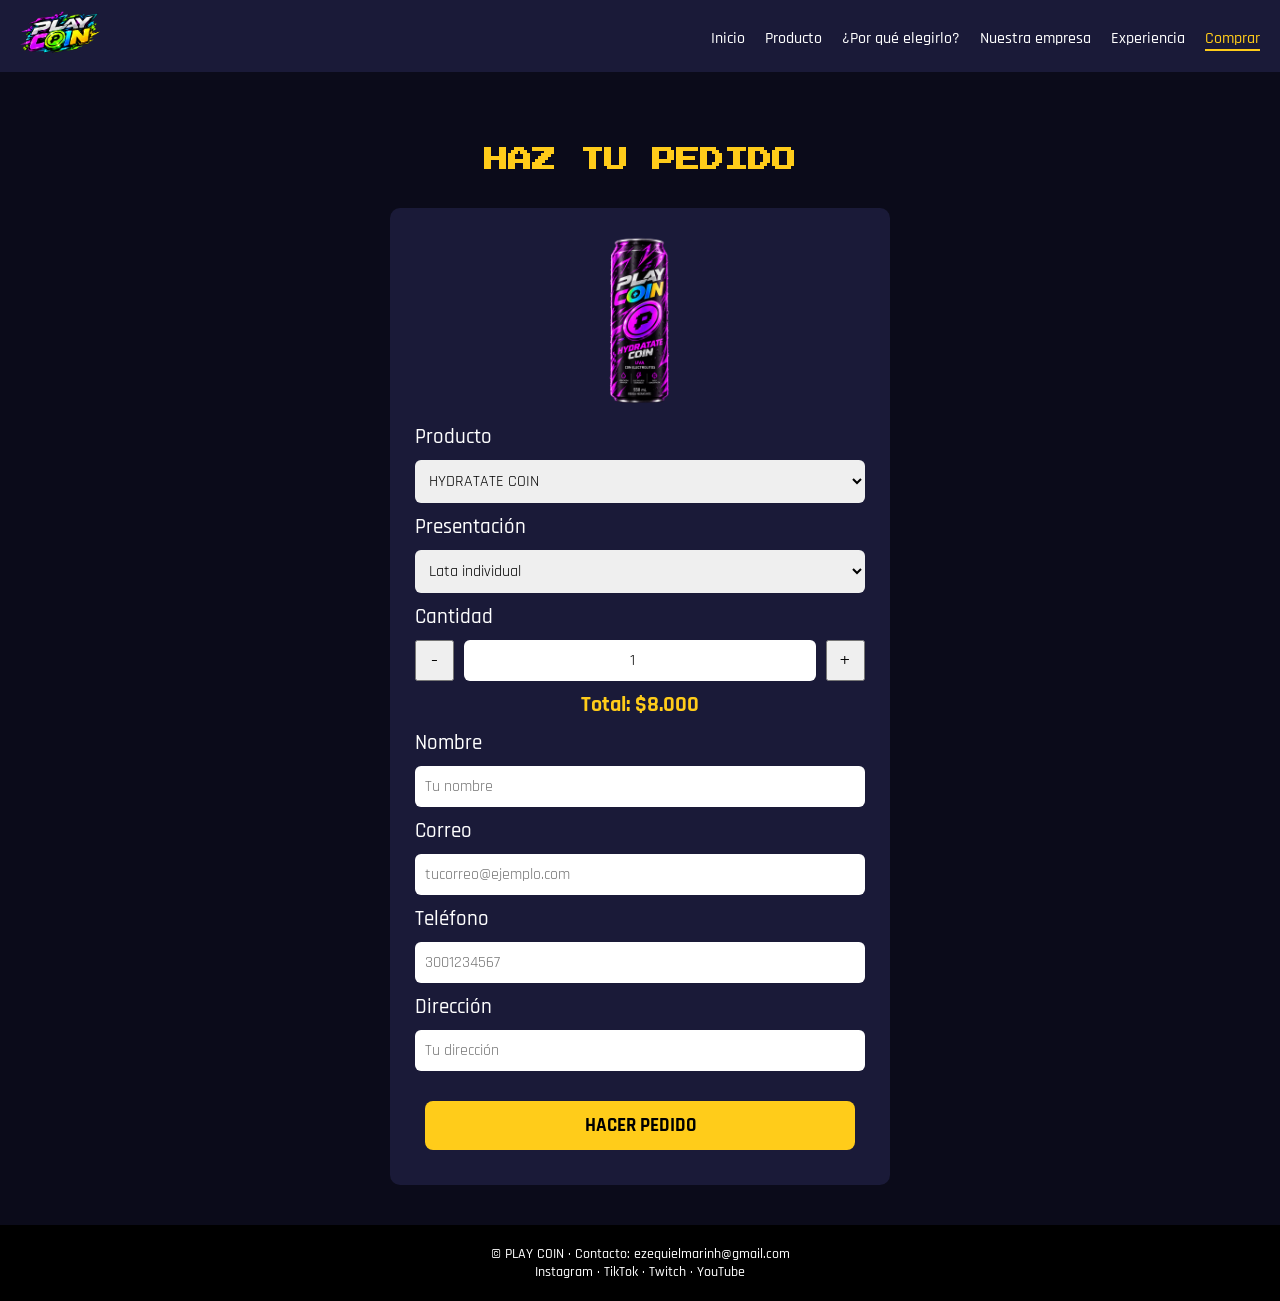
==== comprar.html @ 9ada9e1d "Add files via upload" ====
<!DOCTYPE html>
<html lang="es">
<head>
  <meta charset="UTF-8">
  <meta name="viewport" content="width=device-width, initial-scale=1">
  <title>PLAY COIN — Comprar</title>
  <link href="https://fonts.googleapis.com/css2?family=Press+Start+2P&family=Rajdhani:wght@500;700&display=swap" rel="stylesheet">
  <link rel="stylesheet" href="css/styles.css">
</head>
<body>

  <nav class="menu">
    <a href="index.html"><img class="logo" src="documentos/img/logo-playcoin.png" alt="PLAY COIN"></a>
    <ul class="lista">
      <li><a href="index.html">Inicio</a></li>
      <li><a href="producto.html">Producto</a></li>
      <li><a href="porque.html">¿Por qué elegirlo?</a></li>
      <li><a href="nosotros.html">Nuestra empresa</a></li>
      <li><a href="experiencia.html">Experiencia</a></li>
      <li><a href="comprar.html" class="activo">Comprar</a></li>
    </ul>
  </nav>

  <section>
    <h2>HAZ TU PEDIDO</h2>
    <form id="formulario" class="formulario">

      <img id="foto-pedido" class="foto-pedido" src="documentos/img/lata-hydratate.png" alt="Producto elegido">

      <label>Producto</label>
      <select id="producto-select">
        <option value="hydratate">HYDRATATE COIN</option>
        <option value="protein">PROTEIN COIN</option>
        <option value="refresh">REFRESH COIN</option>
        <option value="energy">ENERGY COIN</option>
      </select>

      <label>Presentación</label>
      <select id="presentacion">
        <option value="1">Lata individual</option>
        <option value="6">Pack x6 (descuento)</option>
      </select>

      <label>Cantidad</label>
      <div class="cantidad">
        <button type="button" id="menos">-</button>
        <input type="number" id="cantidad" value="1" min="1" max="99">
        <button type="button" id="mas">+</button>
      </div>

      <p class="total">Total: <span id="total">$8.000</span></p>

      <label>Nombre</label>
      <input type="text" id="nombre" placeholder="Tu nombre">

      <label>Correo</label>
      <input type="text" id="correo" placeholder="tucorreo@ejemplo.com">

      <label>Teléfono</label>
      <input type="text" id="telefono" placeholder="3001234567">

      <label>Dirección</label>
      <input type="text" id="direccion" placeholder="Tu dirección">

      <p id="errores" class="error"></p>
      <button type="submit" class="boton">HACER PEDIDO</button>
    </form>

    <div id="resumen" class="resumen"></div>
  </section>

  <footer>
    <p>© PLAY COIN · Contacto: ezequielmarinh@gmail.com</p>
    <p>Instagram · TikTok · Twitch · YouTube</p>
  </footer>

  <script src="js/main.js"></script>
</body>
</html>
---- css/styles.css ----
*{
    margin: 0;
    padding: 0;
    box-sizing: border-box;
}

html{
    scroll-behavior: smooth;
}

body{
    font-family: 'Rajdhani', sans-serif;
    font-weight: 500;
    background-color: #0b0b1a;
    color: white;
    text-align: center;
    font-size: 21px;
}

button, input, select{
    font-family: inherit;
}

h1, h2{
    font-family: 'Press Start 2P', monospace;
    line-height: 1.5;
}

h2{
    color: #ffcc1a;
    font-size: 24px;
    padding: 30px 20px;
}

h3{
    font-size: 26px;
    font-weight: 700;
    padding: 10px;
}

section{
    padding: 40px 20px;
}

.fondo2{
    background-color: #14142b;
}

.dorado{
    color: #ffcc1a;
}

.intro{
    position: fixed;
    top: 0;
    left: 0;
    width: 100%;
    height: 100%;
    background-color: black;
    display: flex;
    justify-content: center;
    align-items: center;
    z-index: 100;
    transition: opacity 0.6s;
}

.intro img{
    width: 250px;
    animation: entrada 2s;
}

.intro.fuera{
    opacity: 0;
}

@keyframes entrada{
    0%{ opacity: 0; transform: scale(0.4); }
    50%{ opacity: 1; transform: scale(1.1); }
    100%{ transform: scale(1); }
}

.menu{
    position: sticky;
    top: 0;
    z-index: 50;
    display: flex;
    justify-content: space-between;
    align-items: center;
    flex-wrap: wrap;
    padding: 10px 20px;
    background-color: #1a1a38;
}

.logo{
    height: 45px;
}

.lista{
    list-style: none;
    display: flex;
    flex-wrap: wrap;
    gap: 20px;
}

.lista a{
    text-decoration: none;
    color: white;
    font-size: 16px;
}

.lista a:hover{
    color: #ffcc1a;
}

.lista a.activo{
    color: #ffcc1a;
    border-bottom: 2px solid #ffcc1a;
}

.foto{
    width: 100%;
    border-radius: 10px;
}

.boton{
    display: inline-block;
    background-color: #ffcc1a;
    color: black;
    padding: 12px 20px;
    margin: 10px;
    border: none;
    border-radius: 8px;
    font-size: 19px;
    font-weight: bold;
    text-decoration: none;
    cursor: pointer;
}

.boton:hover{
    background-color: #ffe066;
}

.boton2:hover{
    background-color: #ffcc1a;
    color: black;
    border-color: #ffcc1a;
}

.boton2{
    background-color: transparent;
    color: white;
    border: 2px solid white;
}

.banner{
    height: 70vh;
    min-height: 320px;
    background: url(../documentos/img/banner.png) no-repeat center/cover;
}

.frase h1{
    font-size: 26px;
    margin-bottom: 20px;
}

.frase p{
    margin-bottom: 10px;
}

.protagonista{
    display: flex;
    justify-content: center;
    align-items: center;
    gap: 40px;
    flex-wrap: wrap;
}

.protagonista img{
    width: 250px;
}

.protagonista div{
    max-width: 450px;
}

.grid4{
    display: grid;
    grid-template-columns: repeat(4, 1fr);
    gap: 20px;
    padding: 20px;
}

.grid3{
    display: grid;
    grid-template-columns: repeat(3, 1fr);
    gap: 20px;
    padding: 20px;
}

.grid2{
    display: grid;
    grid-template-columns: repeat(2, 1fr);
    gap: 20px;
    padding: 20px;
}

.tarjeta{
    background-color: #1a1a38;
    padding: 20px;
    border-radius: 10px;
    border: 3px solid white;
}

.tarjeta img{
    width: 100%;
    border-radius: 10px;
}

.tarjeta ul{
    list-style: none;
    text-align: left;
    margin: 10px 0;
    font-size: 15px;
}

.tarjeta p{
    font-size: 19px;
    margin-bottom: 8px;
}

.tarjeta .sabor{
    color: #ffcc1a;
    font-size: 18px;
    letter-spacing: 1px;
}

.tarjeta:hover{
    transform: translateY(-8px);
}

.morado{ border-color: #a855f7; }
.azul{ border-color: #3b82f6; }
.verde{ border-color: #22c55e; }
.amarillo{ border-color: #facc15; }

.tarjeta .precio{
    color: #ffcc1a;
    font-weight: 700;
    font-size: 24px;
}

.paso, .caja{
    background-color: #1a1a38;
    padding: 20px;
    border-radius: 10px;
}

.caja:hover, .paso:hover{
    background-color: #2a2a55;
}

table{
    margin: 20px auto;
    border-collapse: collapse;
    max-width: 900px;
    width: 100%;
}

th, td{
    border: 1px solid #555;
    padding: 10px;
    font-size: 16px;
}

th{
    background-color: #1a1a38;
    color: #ffcc1a;
}

.foto-grande{
    width: 300px;
    max-width: 100%;
    border-radius: 10px;
}

.minis{
    display: flex;
    justify-content: center;
    gap: 10px;
    margin: 15px 0;
}

.mini{
    width: 80px;
    height: 80px;
    object-fit: cover;
    border: 3px solid transparent;
    border-radius: 8px;
    cursor: pointer;
}

.mini:hover{
    border-color: #ffcc1a;
}

video{
    width: 100%;
    max-width: 500px;
    border-radius: 10px;
    background-color: black;
}

details{
    background-color: #1a1a38;
    max-width: 700px;
    margin: 10px auto;
    padding: 15px;
    border-radius: 8px;
    text-align: left;
}

summary{
    cursor: pointer;
    font-weight: bold;
}

.formulario{
    display: flex;
    flex-direction: column;
    gap: 10px;
    max-width: 500px;
    margin: 0 auto;
    background-color: #1a1a38;
    padding: 25px;
    border-radius: 10px;
    text-align: left;
}

.formulario input, .formulario select{
    padding: 10px;
    font-size: 16px;
    border-radius: 6px;
    border: none;
    width: 100%;
}

.foto-pedido{
    width: 120px;
    margin: 0 auto;
}

.cantidad{
    display: flex;
    gap: 10px;
}

.cantidad button{
    width: 50px;
    font-size: 22px;
    cursor: pointer;
}

.cantidad input{
    text-align: center;
}

.total{
    color: #ffcc1a;
    font-size: 22px;
    font-weight: bold;
    text-align: center;
}

.error{
    color: #ff6b6b;
    font-size: 15px;
}

.resumen{
    max-width: 500px;
    margin: 20px auto 0;
    background-color: #1f5f3a;
    padding: 20px;
    border-radius: 10px;
    display: none;
}

footer{
    background-color: #000;
    padding: 20px;
    font-size: 14px;
}

.caja.resalta{
    transition: transform 0.2s, background-color 0.2s, color 0.2s;
}

.caja.resalta:hover{
    background-color: #ffcc1a;
    color: black;
    transform: translateY(-6px);
}

.competencia{
    width: 100%;
    max-width: 900px;
    border-radius: 10px;
}

.frase-final{
    font-family: 'Press Start 2P', monospace;
    color: white;
    font-size: 24px;
    line-height: 1.6;
    margin: 30px 0;
}

.actua{
    color: #ffcc1a;
}

.caja.resalta{
    text-align: left;
    padding: 30px 25px 25px 25px;
    border: 3px solid #ffcc1a;
    border-radius: 12px;
}

.caja.resalta h3{
    font-family: 'Press Start 2P', monospace;
    font-size: 16px;
    line-height: 1.5;
    padding: 0 0 10px 0;
    margin-bottom: 10px;
    display: block;
}

.caja.resalta p{
    line-height: 1.4;
}

.subtitulo{
    margin: -10px 0 25px 0;
    color: #cfcfe8;
}

.empresa-grid{
    max-width: 950px;
    margin: 0 auto;
}

.empresa{
    position: relative;
    text-align: left;
    padding: 30px 25px 25px 25px;
    border: 3px solid var(--color);
    border-radius: 12px;
    transition: transform 0.2s, box-shadow 0.2s;
}

.empresa.morado{ --color: #a855f7; }
.empresa.azul{ --color: #3b82f6; }
.empresa.verde{ --color: #22c55e; }
.empresa.amarillo{ --color: #facc15; }

.foto-equipo{
    display: block;
    width: 100%;
    max-width: 950px;
    margin: 0 auto 30px auto;
    border-radius: 12px;
}

.empresa h3{
    font-family: 'Press Start 2P', monospace;
    font-size: 16px;
    line-height: 1.5;
    padding: 0 0 10px 0;
    margin-bottom: 10px;
    display: block;
}

.empresa p{
    line-height: 1.4;
}

.empresa:hover{
    transform: translateY(-6px);
    box-shadow: 6px 6px 0 var(--color);
}

.cierre{
    max-width: 700px;
    margin: 40px auto 0 auto;
    padding: 25px 20px;
    border-top: 4px solid #ffcc1a;
    border-bottom: 4px solid #ffcc1a;
    font-family: 'Press Start 2P', monospace;
    font-size: 18px;
    line-height: 1.8;
}

.cierre .amarilla{
    color: #ffcc1a;
}

.proceso-grid{
    display: grid;
    grid-template-columns: 1.25fr 1fr;
    gap: 35px;
    align-items: center;
    max-width: 1200px;
    margin: 0 auto;
}

.foto-proceso{
    width: 100%;
    border-radius: 12px;
}

.proceso{
    text-align: left;
}

.etapa{
    background-color: #1f1f42;
    border-radius: 8px;
    padding: 10px 15px;
    margin-bottom: 10px;
}

.etapa h3{
    font-size: 21px;
    padding: 0 0 2px 0;
}

.etapa h3 span{
    color: #ffcc1a;
}

.etapa p{
    font-size: 17px;
    line-height: 1.25;
}

@media (max-width: 800px){
    .grid4, .grid3, .grid2{
        grid-template-columns: 1fr;
    }
    .menu{
        justify-content: center;
        gap: 10px;
    }
    .lista{
        justify-content: center;
        gap: 12px;
    }
    .frase h1{
        font-size: 18px;
    }
    .frase-final{
        font-size: 14px;
    }
    .cierre{
        font-size: 12px;
    }
    .proceso-grid{
        grid-template-columns: 1fr;
    }
    .empresa h3, .caja.resalta h3{
        font-size: 14px;
    }
    h2{
        font-size: 16px;
    }
}
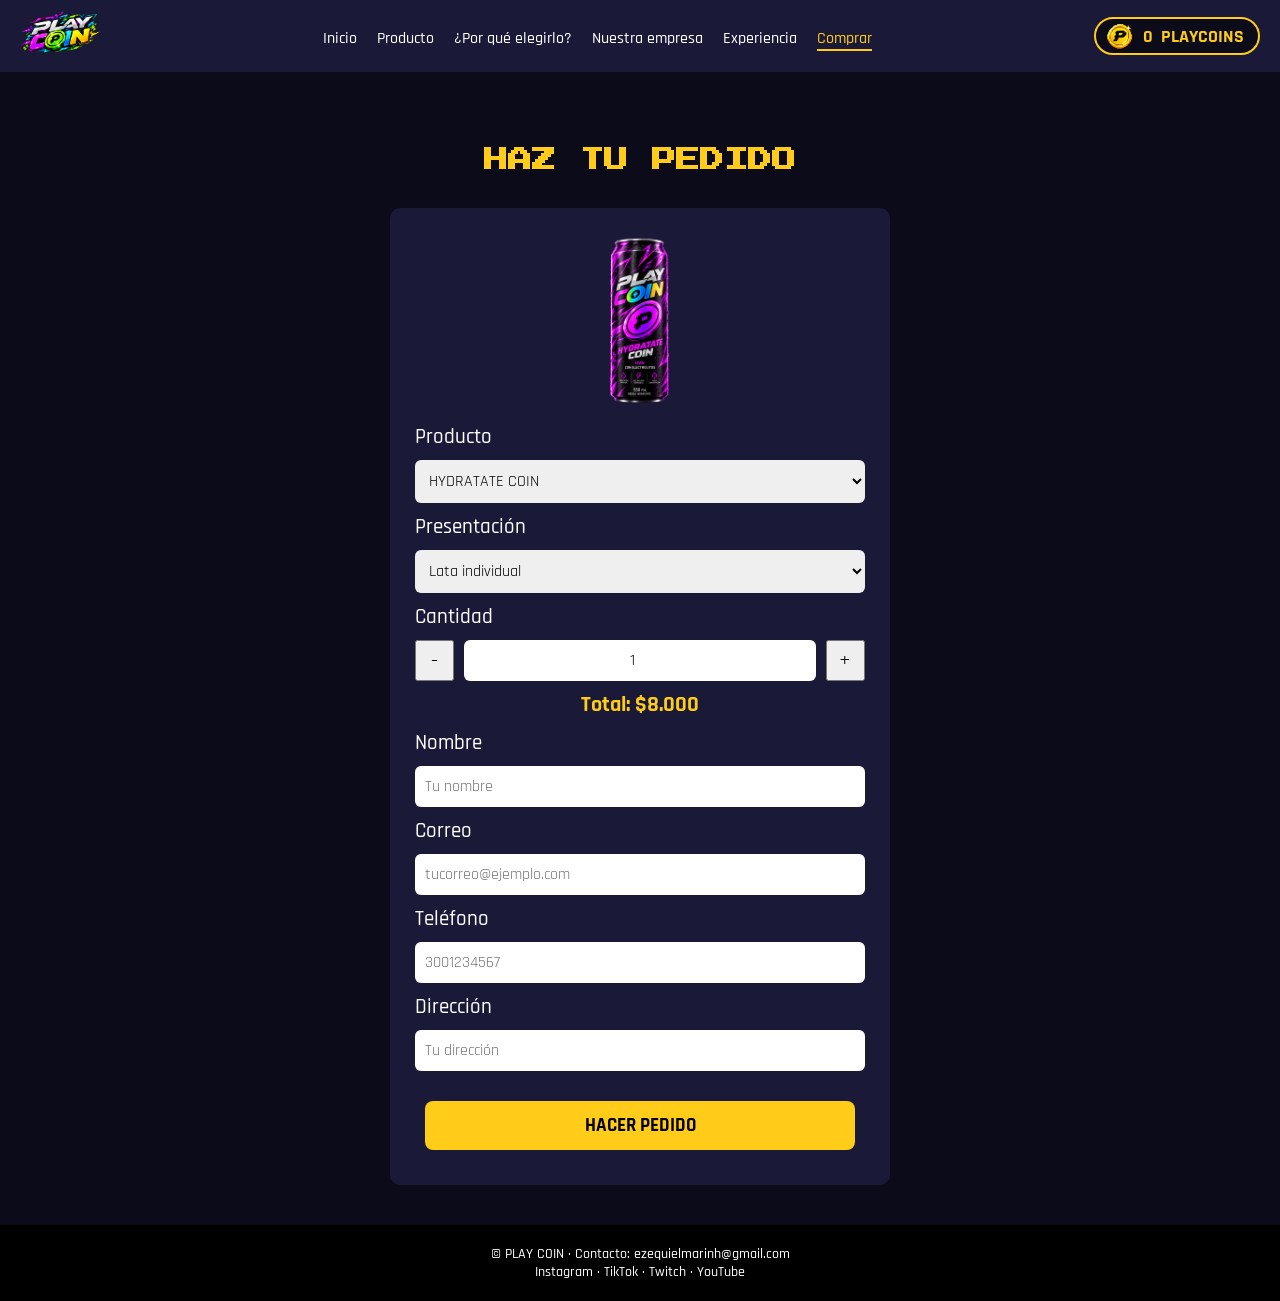
==== commit 09c1204e: "Add files via upload" ====
--- a/comprar.html
+++ b/comprar.html
@@ -19,6 +19,10 @@
       <li><a href="experiencia.html">Experiencia</a></li>
       <li><a href="comprar.html" class="activo">Comprar</a></li>
     </ul>
+    <a href="playcoins.html" class="saldo-menu">
+      <img src="documentos/img/coin.png" alt="PlayCoin">
+      <span class="saldo-numero">0</span> PLAYCOINS
+    </a>
   </nav>
 
   <section>
--- a/css/styles.css
+++ b/css/styles.css
@@ -15,8 +15,8 @@
     color: white;
     text-align: center;
     font-size: 21px;
-}
-
+}
+
 button, input, select{
     font-family: inherit;
 }
@@ -48,8 +48,8 @@
 
 .dorado{
     color: #ffcc1a;
-}
-
+}
+
 .intro{
     position: fixed;
     top: 0;
@@ -77,8 +77,8 @@
     0%{ opacity: 0; transform: scale(0.4); }
     50%{ opacity: 1; transform: scale(1.1); }
     100%{ transform: scale(1); }
-}
-
+}
+
 .menu{
     position: sticky;
     top: 0;
@@ -110,8 +110,8 @@
 
 .lista a:hover{
     color: #ffcc1a;
-}
-
+}
+
 .lista a.activo{
     color: #ffcc1a;
     border-bottom: 2px solid #ffcc1a;
@@ -120,8 +120,8 @@
 .foto{
     width: 100%;
     border-radius: 10px;
-}
-
+}
+
 .boton{
     display: inline-block;
     background-color: #ffcc1a;
@@ -138,8 +138,8 @@
 
 .boton:hover{
     background-color: #ffe066;
-}
-
+}
+
 .boton2:hover{
     background-color: #ffcc1a;
     color: black;
@@ -150,8 +150,8 @@
     background-color: transparent;
     color: white;
     border: 2px solid white;
-}
-
+}
+
 .banner{
     height: 70vh;
     min-height: 320px;
@@ -165,8 +165,8 @@
 
 .frase p{
     margin-bottom: 10px;
-}
-
+}
+
 .protagonista{
     display: flex;
     justify-content: center;
@@ -181,8 +181,8 @@
 
 .protagonista div{
     max-width: 450px;
-}
-
+}
+
 .grid4{
     display: grid;
     grid-template-columns: repeat(4, 1fr);
@@ -202,8 +202,8 @@
     grid-template-columns: repeat(2, 1fr);
     gap: 20px;
     padding: 20px;
-}
-
+}
+
 .tarjeta{
     background-color: #1a1a38;
     padding: 20px;
@@ -226,8 +226,8 @@
 .tarjeta p{
     font-size: 19px;
     margin-bottom: 8px;
-}
-
+}
+
 .tarjeta .sabor{
     color: #ffcc1a;
     font-size: 18px;
@@ -257,8 +257,8 @@
 
 .caja:hover, .paso:hover{
     background-color: #2a2a55;
-}
-
+}
+
 table{
     margin: 20px auto;
     border-collapse: collapse;
@@ -275,8 +275,8 @@
 th{
     background-color: #1a1a38;
     color: #ffcc1a;
-}
-
+}
+
 .foto-grande{
     width: 300px;
     max-width: 100%;
@@ -322,8 +322,8 @@
 summary{
     cursor: pointer;
     font-weight: bold;
-}
-
+}
+
 .formulario{
     display: flex;
     flex-direction: column;
@@ -389,8 +389,8 @@
     background-color: #000;
     padding: 20px;
     font-size: 14px;
-}
-
+}
+
 .caja.resalta{
     transition: transform 0.2s, background-color 0.2s, color 0.2s;
 }
@@ -399,8 +399,8 @@
     background-color: #ffcc1a;
     color: black;
     transform: translateY(-6px);
-}
-
+}
+
 .competencia{
     width: 100%;
     max-width: 900px;
@@ -417,8 +417,8 @@
 
 .actua{
     color: #ffcc1a;
-}
-
+}
+
 .caja.resalta{
     text-align: left;
     padding: 30px 25px 25px 25px;
@@ -437,8 +437,8 @@
 
 .caja.resalta p{
     line-height: 1.4;
-}
-
+}
+
 .subtitulo{
     margin: -10px 0 25px 0;
     color: #cfcfe8;
@@ -447,8 +447,8 @@
 .empresa-grid{
     max-width: 950px;
     margin: 0 auto;
-}
-
+}
+
 .empresa{
     position: relative;
     text-align: left;
@@ -461,16 +461,16 @@
 .empresa.morado{ --color: #a855f7; }
 .empresa.azul{ --color: #3b82f6; }
 .empresa.verde{ --color: #22c55e; }
-.empresa.amarillo{ --color: #facc15; }
-
+.empresa.amarillo{ --color: #facc15; }
+
 .foto-equipo{
     display: block;
     width: 100%;
     max-width: 950px;
     margin: 0 auto 30px auto;
     border-radius: 12px;
-}
-
+}
+
 .empresa h3{
     font-family: 'Press Start 2P', monospace;
     font-size: 16px;
@@ -482,13 +482,13 @@
 
 .empresa p{
     line-height: 1.4;
-}
-
+}
+
 .empresa:hover{
     transform: translateY(-6px);
     box-shadow: 6px 6px 0 var(--color);
-}
-
+}
+
 .cierre{
     max-width: 700px;
     margin: 40px auto 0 auto;
@@ -502,8 +502,8 @@
 
 .cierre .amarilla{
     color: #ffcc1a;
-}
-
+}
+
 .proceso-grid{
     display: grid;
     grid-template-columns: 1.25fr 1fr;
@@ -520,8 +520,8 @@
 
 .proceso{
     text-align: left;
-}
-
+}
+
 .etapa{
     background-color: #1f1f42;
     border-radius: 8px;
@@ -541,12 +541,170 @@
 .etapa p{
     font-size: 17px;
     line-height: 1.25;
-}
-
+}
+
+.saldo-menu{
+    display: flex;
+    align-items: center;
+    gap: 8px;
+    text-decoration: none;
+    color: #ffcc1a;
+    font-size: 18px;
+    font-weight: 700;
+    background-color: #0b0b1a;
+    border: 2px solid #ffcc1a;
+    border-radius: 20px;
+    padding: 3px 14px 3px 8px;
+}
+
+.saldo-menu:hover{
+    background-color: #ffcc1a;
+    color: black;
+}
+
+.saldo-menu img{
+    height: 28px;
+}
+
+.moneda-chica{
+    height: 28px;
+    width: auto;
+    vertical-align: middle;
+}
+
+.saldo-grande{
+    display: inline-flex;
+    align-items: center;
+    gap: 25px;
+    background-color: #1a1a38;
+    border: 3px solid #ffcc1a;
+    border-radius: 14px;
+    padding: 15px 40px;
+    margin: 10px 0 25px 0;
+}
+
+.saldo-grande img{
+    height: 90px;
+}
+
+.saldo-grande .saldo-numero{
+    font-family: 'Press Start 2P', monospace;
+    font-size: 44px;
+    color: #ffcc1a;
+}
+
+.texto-saldo{
+    font-size: 20px;
+    font-weight: 700;
+    letter-spacing: 2px;
+}
+
+.moneda-lata{
+    height: 130px;
+    margin: 10px 0 20px 0;
+}
+
+.codigo-lata{
+    display: inline-block;
+    font-family: 'Press Start 2P', monospace;
+    font-size: 34px;
+    color: #ffcc1a;
+    border: 3px dashed #ffcc1a;
+    border-radius: 12px;
+    padding: 15px 30px;
+    margin: 10px 0 20px 0;
+}
+
+.gira{
+    animation: girar 1s;
+}
+
+@keyframes girar{
+    from{ transform: rotateY(0deg); }
+    to{ transform: rotateY(720deg); }
+}
+
+.mensaje{
+    display: none;
+    max-width: 700px;
+    margin: 15px auto;
+    padding: 15px 20px;
+    border-radius: 10px;
+    background-color: #1a1a38;
+}
+
+.mensaje.bien{
+    border: 2px solid #22c55e;
+}
+
+.mensaje.mal{
+    border: 2px solid #ff6b6b;
+}
+
+.fila-codigo{
+    display: flex;
+    justify-content: center;
+    flex-wrap: wrap;
+    gap: 10px;
+    margin-top: 10px;
+}
+
+.campo{
+    padding: 10px;
+    font-size: 18px;
+    border-radius: 6px;
+    border: none;
+    width: 280px;
+    max-width: 100%;
+}
+
+.recompensa{
+    background-color: #1a1a38;
+    border: 3px solid #ffcc1a;
+    border-radius: 12px;
+    padding: 20px;
+    transition: transform 0.2s;
+}
+
+.recompensa:hover{
+    transform: translateY(-6px);
+}
+
+.recompensa h3{
+    font-size: 22px;
+}
+
+.costo{
+    color: #ffcc1a;
+    font-weight: 700;
+    font-size: 24px;
+    margin: 10px 0;
+}
+
+.nota{
+    font-size: 17px;
+    color: #cfcfe8;
+    margin-top: 20px;
+}
+
 @media (max-width: 800px){
     .grid4, .grid3, .grid2{
         grid-template-columns: 1fr;
     }
+    .codigo-lata{
+        font-size: 20px;
+        padding: 12px 18px;
+    }
+    .saldo-grande{
+        gap: 15px;
+        padding: 12px 20px;
+    }
+    .saldo-grande img{
+        height: 60px;
+    }
+    .saldo-grande .saldo-numero{
+        font-size: 26px;
+    }
     .menu{
         justify-content: center;
         gap: 10px;
@@ -555,6 +713,12 @@
         justify-content: center;
         gap: 12px;
     }
+    .banner{
+        height: auto;
+        min-height: 0;
+        aspect-ratio: 1983 / 793;
+        background-size: 100% 100%;
+    }
     .frase h1{
         font-size: 18px;
     }
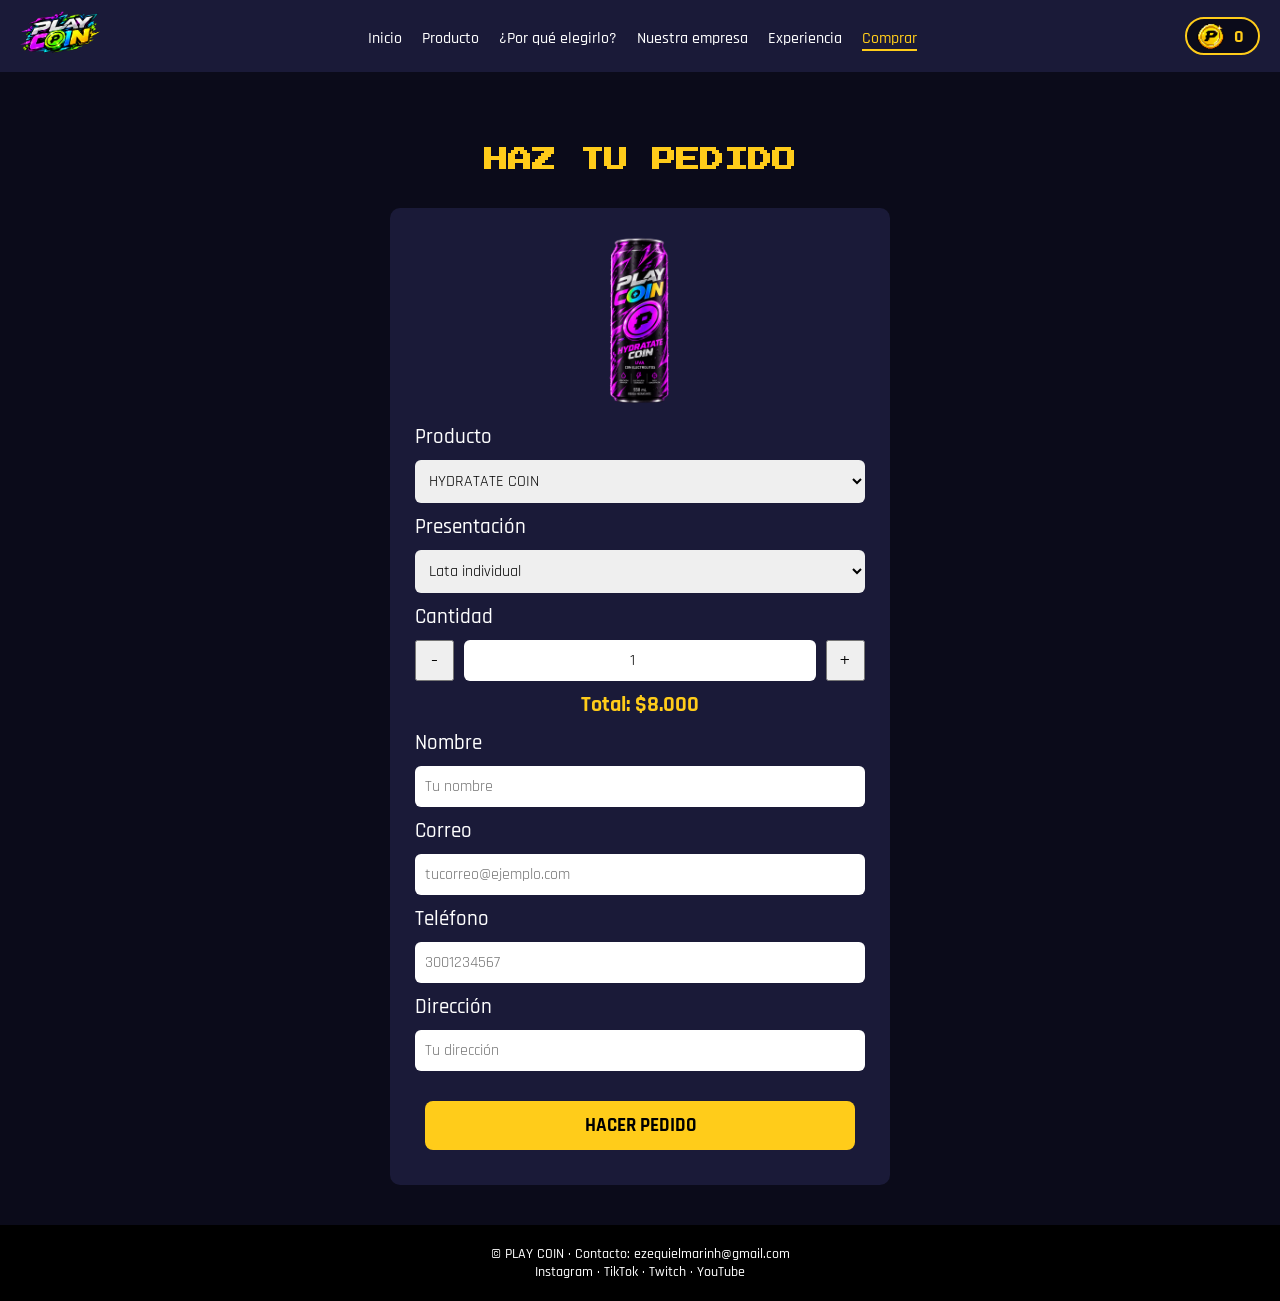
==== commit 1b2d1ee5: "Add files via upload" ====
--- a/comprar.html
+++ b/comprar.html
@@ -19,9 +19,9 @@
       <li><a href="experiencia.html">Experiencia</a></li>
       <li><a href="comprar.html" class="activo">Comprar</a></li>
     </ul>
-    <a href="playcoins.html" class="saldo-menu">
+    <a href="playcoins.html" class="saldo-menu" title="Tus PlayCoins">
       <img src="documentos/img/coin.png" alt="PlayCoin">
-      <span class="saldo-numero">0</span> PLAYCOINS
+      <span class="saldo-numero">0</span>
     </a>
   </nav>
 
--- a/css/styles.css
+++ b/css/styles.css
@@ -155,7 +155,17 @@
 .banner{
     height: 70vh;
     min-height: 320px;
+    overflow: hidden;
     background: url(../documentos/img/banner.png) no-repeat center/cover;
+}
+
+.banner video{
+    display: block;
+    width: 100%;
+    max-width: none;
+    height: 100%;
+    border-radius: 0;
+    object-fit: cover;
 }
 
 .frase h1{
@@ -706,18 +716,38 @@
         font-size: 26px;
     }
     .menu{
+        position: static;
+        justify-content: space-between;
+        gap: 6px;
+        padding: 8px 15px;
+    }
+    .menu > a:first-child{
+        order: 1;
+    }
+    .logo{
+        height: 38px;
+    }
+    .saldo-menu{
+        order: 2;
+        font-size: 17px;
+        padding: 2px 12px 2px 6px;
+    }
+    .saldo-menu img{
+        height: 24px;
+    }
+    .lista{
+        order: 3;
+        width: 100%;
         justify-content: center;
-        gap: 10px;
-    }
-    .lista{
-        justify-content: center;
-        gap: 12px;
+        gap: 4px 14px;
+    }
+    .lista a{
+        font-size: 15px;
     }
     .banner{
         height: auto;
         min-height: 0;
-        aspect-ratio: 1983 / 793;
-        background-size: 100% 100%;
+        aspect-ratio: 16 / 9;
     }
     .frase h1{
         font-size: 18px;
